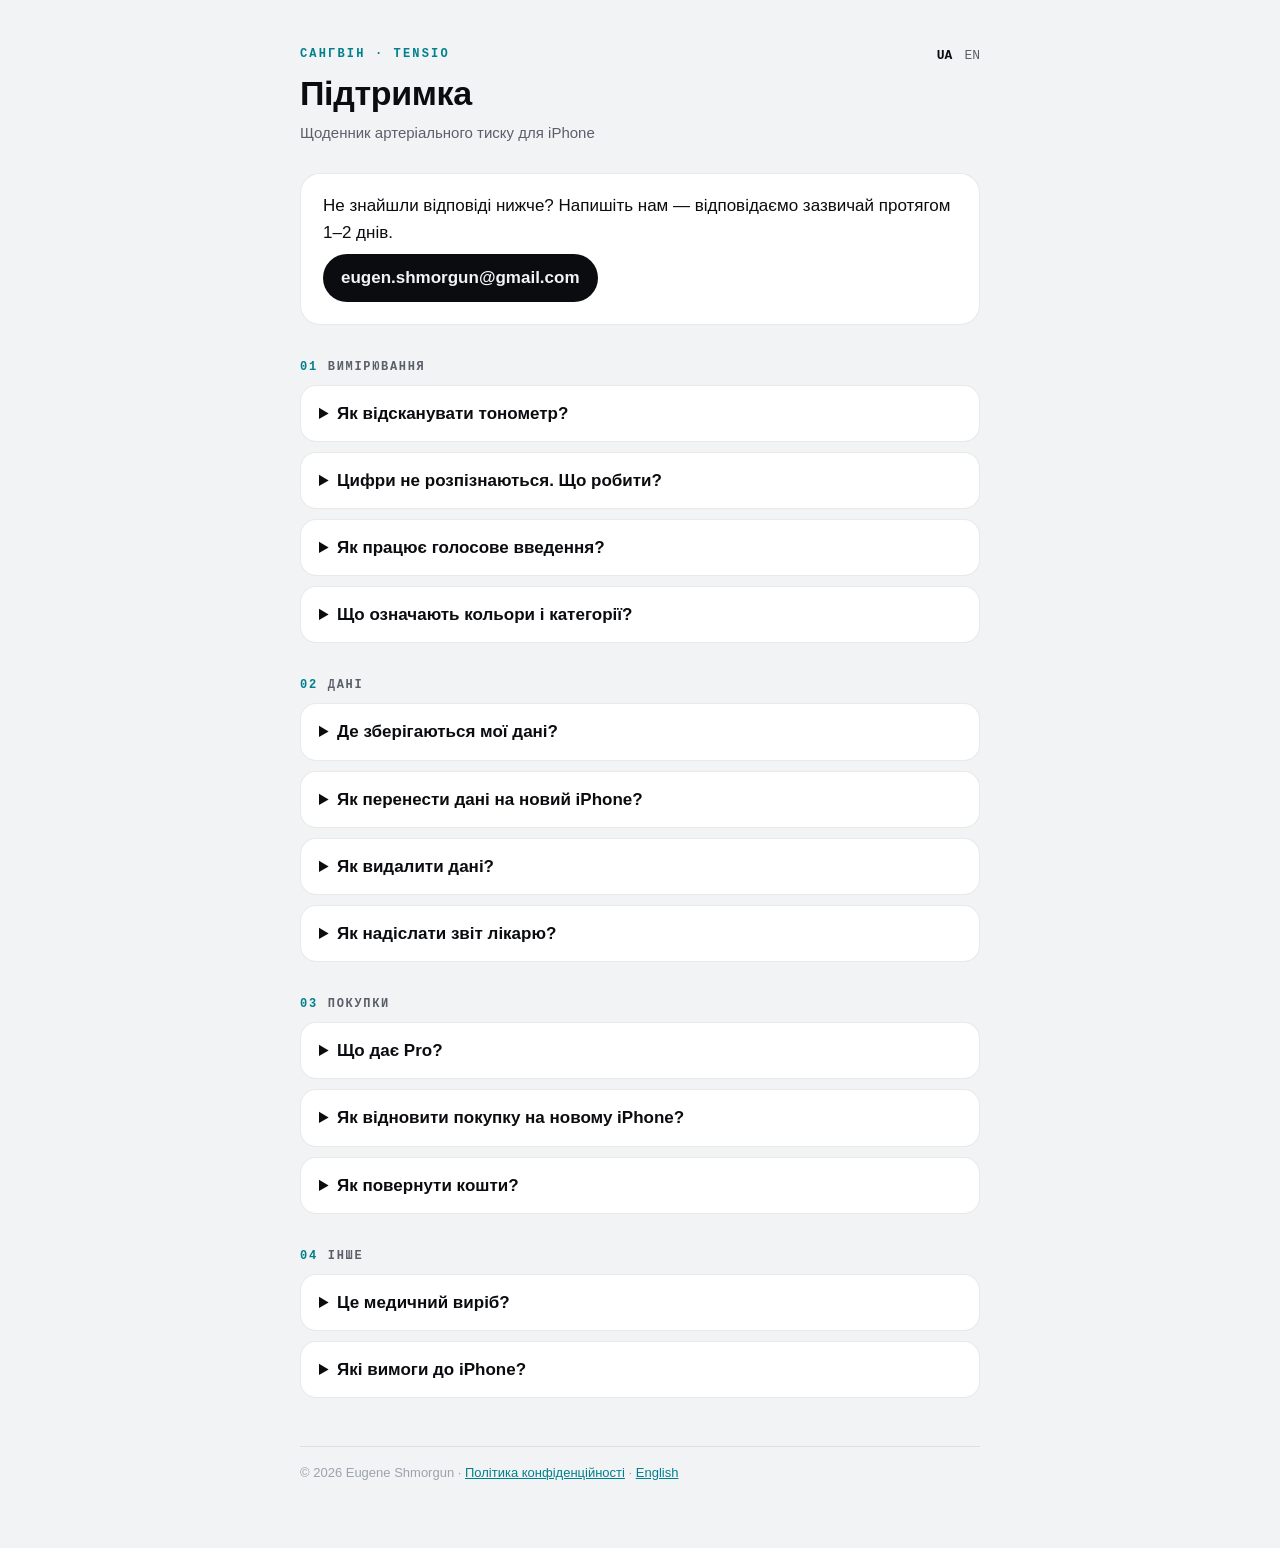
==== support/index.html @ ed6d034b "Privacy policy and support pages" ====
<!doctype html>
<html lang="uk">
<head>
  <meta charset="utf-8">
  <meta name="viewport" content="width=device-width, initial-scale=1">
  <title>Підтримка — Сангвін</title>
  <meta name="description" content="Відповіді на часті запитання про застосунок Сангвін (Tensio) і контакт для звернень.">
  <link rel="alternate" hreflang="en" href="en.html">
  <link rel="stylesheet" href="../style.css">
</head>
<body>
<main>
  <nav class="lang"><a href="index.html" aria-current="page">UA</a><a href="en.html">EN</a></nav>
  <div class="eyebrow">Сангвін · Tensio</div>
  <h1>Підтримка</h1>
  <p class="meta">Щоденник артеріального тиску для iPhone</p>

  <div class="summary">
    <p style="margin: 0">Не знайшли відповіді нижче? Напишіть нам — відповідаємо зазвичай протягом 1–2 днів.</p>
    <a class="contact" href="mailto:eugen.shmorgun@gmail.com?subject=Сангвін%20—%20підтримка">eugen.shmorgun@gmail.com</a>
  </div>

  <h2><span class="n">01</span> Вимірювання</h2>
  <details>
    <summary>Як відсканувати тонометр?</summary>
    <p>Натисніть «Сканувати тонометр» і наведіть рамку на екран тонометра. Тримайте телефон нерухомо 1–2 секунди: коли кілька кадрів поспіль покажуть однакові цифри, значення зафіксуються, а телефон коротко завібрує. Потім перевірте цифри й збережіть вимір.</p>
  </details>
  <details>
    <summary>Цифри не розпізнаються. Що робити?</summary>
    <p>Спробуйте тримати телефон рівно навпроти екрана, на відстані 15–30 см, без відблисків від лампи чи вікна. У темряві увімкніть ліхтарик кнопкою вгорі екрана. Можна також обрати фото з галереї або ввести цифри вручну. Якщо ваш тонометр не розпізнається зовсім, надішліть нам його фото і назву моделі — це допоможе покращити розпізнавання (лише якщо ви самі цього хочете).</p>
  </details>
  <details>
    <summary>Як працює голосове введення?</summary>
    <p>Натисніть кнопку з хвилею і скажіть, наприклад: «сто тридцять на вісімдесят п'ять, пульс сімдесят два». Для англійської, німецької, французької та інших мов із локальною моделлю розпізнавання відбувається на iPhone; для української та російської — сервісом мовлення Apple. Голосове введення входить у Pro.</p>
  </details>
  <details>
    <summary>Що означають кольори і категорії?</summary>
    <p>Кольори показують довідкові діапазони офісного тиску за настановами ESC/ESH 2023. Це не діагноз: домашні виміри зазвичай нижчі, а оцінку робить лікар.</p>
  </details>

  <h2><span class="n">02</span> Дані</h2>
  <details>
    <summary>Де зберігаються мої дані?</summary>
    <p>Лише на вашому iPhone. Застосунок не має сервера і не надсилає ваші виміри ні нам, ні комусь іншому. Детальніше — у <a href="../privacy/">політиці конфіденційності</a>.</p>
  </details>
  <details>
    <summary>Як перенести дані на новий iPhone?</summary>
    <p>Дані переносяться разом із резервною копією iPhone (iCloud або комп'ютер) чи під час прямого перенесення на новий телефон. Окремо можна зберегти копію: Профіль → Експорт CSV.</p>
  </details>
  <details>
    <summary>Як видалити дані?</summary>
    <p>Окремий вимір — відкрийте його в журналі й натисніть «Видалити вимір». Людину з усіма її вимірами — Профіль → Змінити → «Видалити людину». Видалення застосунку видаляє всі дані з пристрою.</p>
  </details>
  <details>
    <summary>Як надіслати звіт лікарю?</summary>
    <p>Динаміка → «Звіт для лікаря»: оберіть період і натисніть «Поділитися» — PDF можна надіслати в месенджер чи поштою або роздрукувати. Звіт входить у Pro.</p>
  </details>

  <h2><span class="n">03</span> Покупки</h2>
  <details>
    <summary>Що дає Pro?</summary>
    <p>Голосове введення і PDF-звіт для лікаря. Pro купується один раз, без підписки. Ручне введення, сканування тонометра, графіки й облік ліків безкоштовні.</p>
  </details>
  <details>
    <summary>Як відновити покупку на новому iPhone?</summary>
    <p>Увійдіть у той самий Apple ID — покупка відновиться автоматично. Якщо ні, відкрийте екран Pro і натисніть «Відновити покупки».</p>
  </details>
  <details>
    <summary>Як повернути кошти?</summary>
    <p>Повернення коштів обробляє Apple: <a href="https://reportaproblem.apple.com">reportaproblem.apple.com</a>.</p>
  </details>

  <h2><span class="n">04</span> Інше</h2>
  <details>
    <summary>Це медичний виріб?</summary>
    <p>Ні. «Сангвін» — щоденник вимірів. Він не вимірює тиск, не ставить діагнозів і не рекомендує лікування. Обговорюйте свої виміри з лікарем.</p>
  </details>
  <details>
    <summary>Які вимоги до iPhone?</summary>
    <p>iOS 26 або новіша.</p>
  </details>

  <footer>© 2026 Eugene Shmorgun · <a href="../privacy/">Політика конфіденційності</a> · <a href="en.html">English</a></footer>
</main>
</body>
</html>
---- style.css ----
:root {
  --canvas: #f2f3f5; --surface: #ffffff; --ink: #0a0c0f; --ink-2: #59606a; --ink-3: #9ca3ac;
  --hairline: rgba(10, 12, 15, 0.09); --signal: #00808c;
}
@media (prefers-color-scheme: dark) {
  :root:not([data-theme="light"]) {
    --canvas: #090b0e; --surface: #111419; --ink: #f1f3f6; --ink-2: #99a2ad; --ink-3: #58606a;
    --hairline: rgba(255, 255, 255, 0.09); --signal: #5be3ea;
  }
}
* { box-sizing: border-box; }
body {
  margin: 0; background: var(--canvas); color: var(--ink);
  font: 17px/1.6 -apple-system, BlinkMacSystemFont, "SF Pro Text", "Segoe UI", Roboto, sans-serif;
  -webkit-text-size-adjust: 100%;
}
main { max-width: 720px; margin: 0 auto; padding: 48px 20px 64px; }
.eyebrow {
  font: 600 12px/1 ui-monospace, "SF Mono", Menlo, monospace; letter-spacing: 0.18em;
  text-transform: uppercase; color: var(--signal);
}
nav.lang { float: right; font: 13px ui-monospace, "SF Mono", Menlo, monospace; }
nav.lang a { color: var(--ink-2); text-decoration: none; margin-left: 12px; }
nav.lang a[aria-current] { color: var(--ink); font-weight: 600; }
h1 { font-size: 34px; line-height: 1.15; margin: 14px 0 8px; font-stretch: expanded; letter-spacing: -0.01em; }
.meta { color: var(--ink-2); font-size: 15px; margin: 0 0 28px; }
.summary {
  background: var(--surface); border: 0.5px solid var(--hairline); border-radius: 20px;
  padding: 18px 22px; margin: 0 0 36px;
}
.summary ul { margin: 0; padding-left: 20px; }
.summary li { margin: 4px 0; }
h2 {
  font: 600 12px/1 ui-monospace, "SF Mono", Menlo, monospace; letter-spacing: 0.14em; text-transform: uppercase;
  color: var(--ink-2); margin: 36px 0 12px; display: flex; gap: 10px; align-items: center;
}
h2 .n { color: var(--signal); }
p, li { color: var(--ink); }
a { color: var(--signal); }
footer { margin-top: 48px; padding-top: 16px; border-top: 0.5px solid var(--hairline); color: var(--ink-3); font-size: 13px; }
@media (max-width: 480px) { h1 { font-size: 28px; } main { padding-top: 32px; } }
details {
  background: var(--surface); border: 0.5px solid var(--hairline); border-radius: 16px;
  padding: 14px 18px; margin: 10px 0;
}
details summary { cursor: pointer; font-weight: 600; }
details[open] summary { margin-bottom: 8px; }
.contact {
  display: inline-block; margin: 8px 0 4px; padding: 10px 18px; border-radius: 999px;
  background: var(--ink); color: var(--canvas); text-decoration: none; font-weight: 600;
}
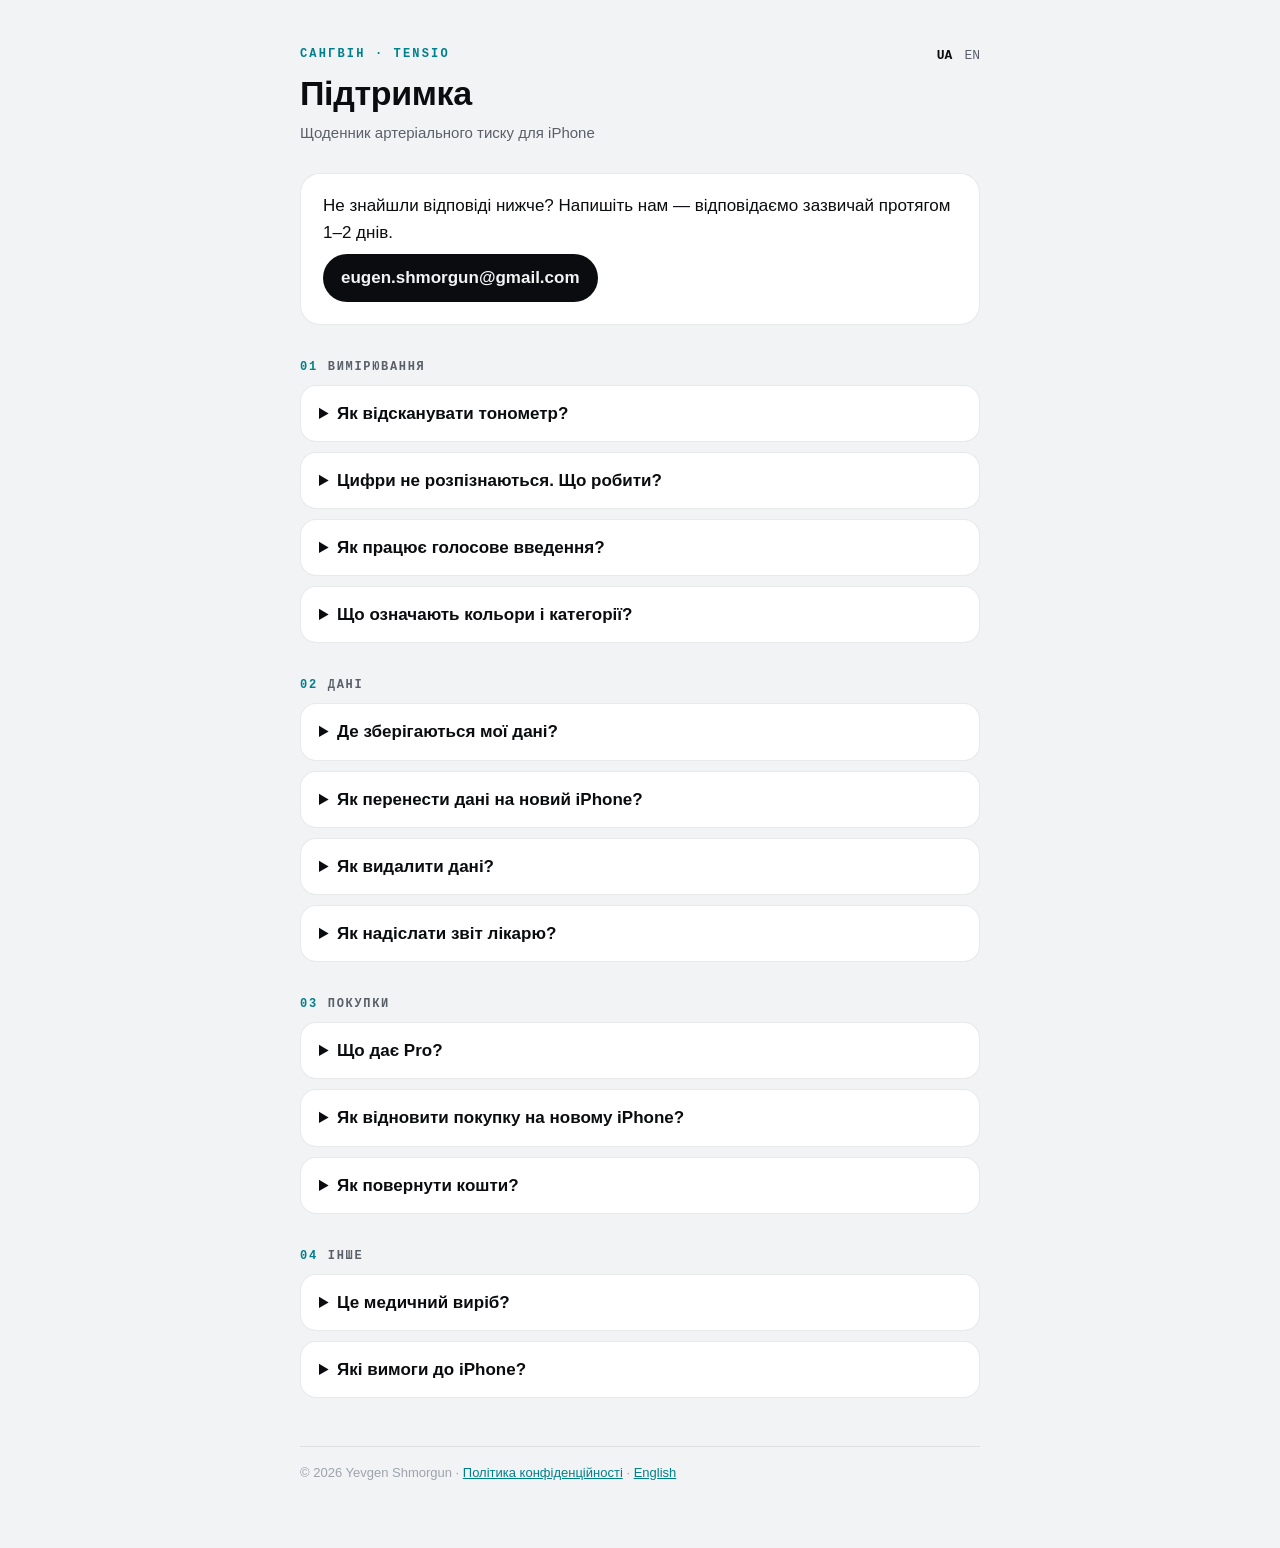
==== commit 24769313: "Use the legal name Yevgen Shmorgun" ====
--- a/support/index.html
+++ b/support/index.html
@@ -80,7 +80,7 @@
     <p>iOS 26 або новіша.</p>
   </details>
 
-  <footer>© 2026 Eugene Shmorgun · <a href="../privacy/">Політика конфіденційності</a> · <a href="en.html">English</a></footer>
+  <footer>© 2026 Yevgen Shmorgun · <a href="../privacy/">Політика конфіденційності</a> · <a href="en.html">English</a></footer>
 </main>
 </body>
 </html>
